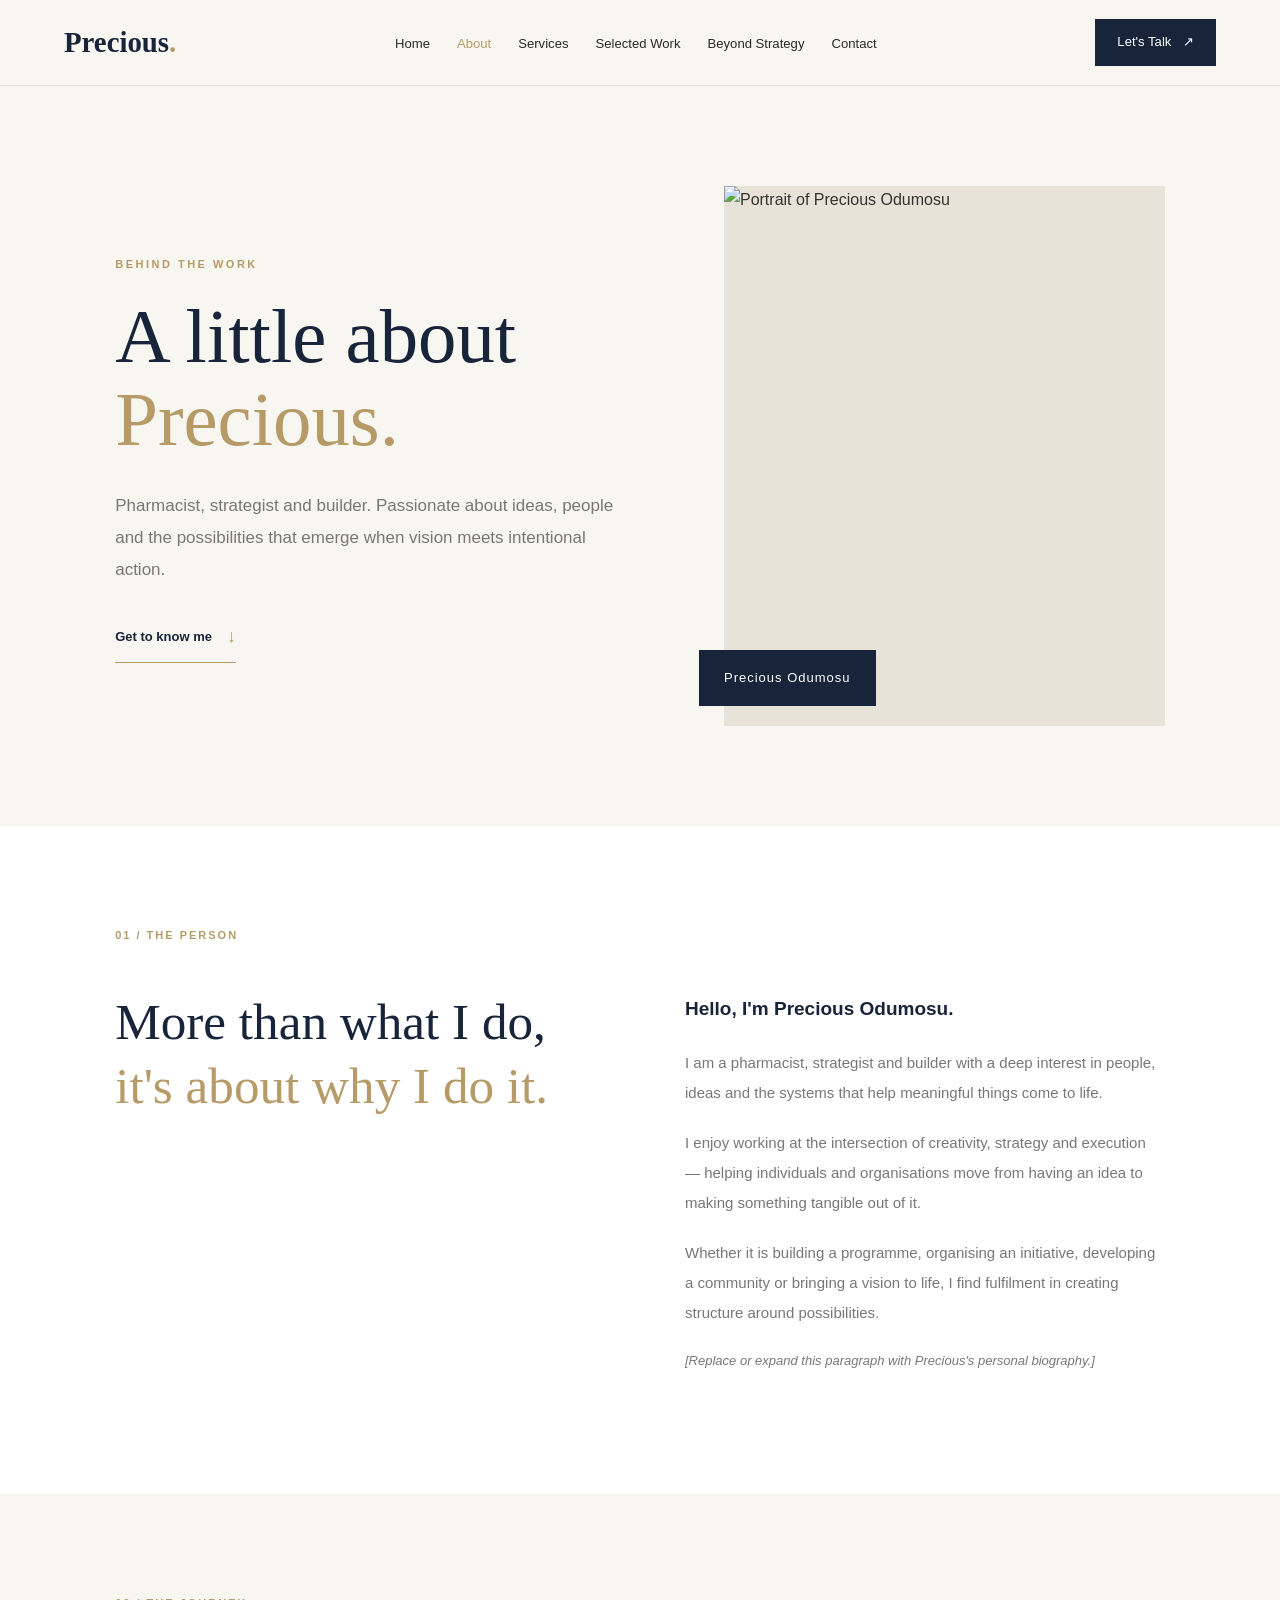
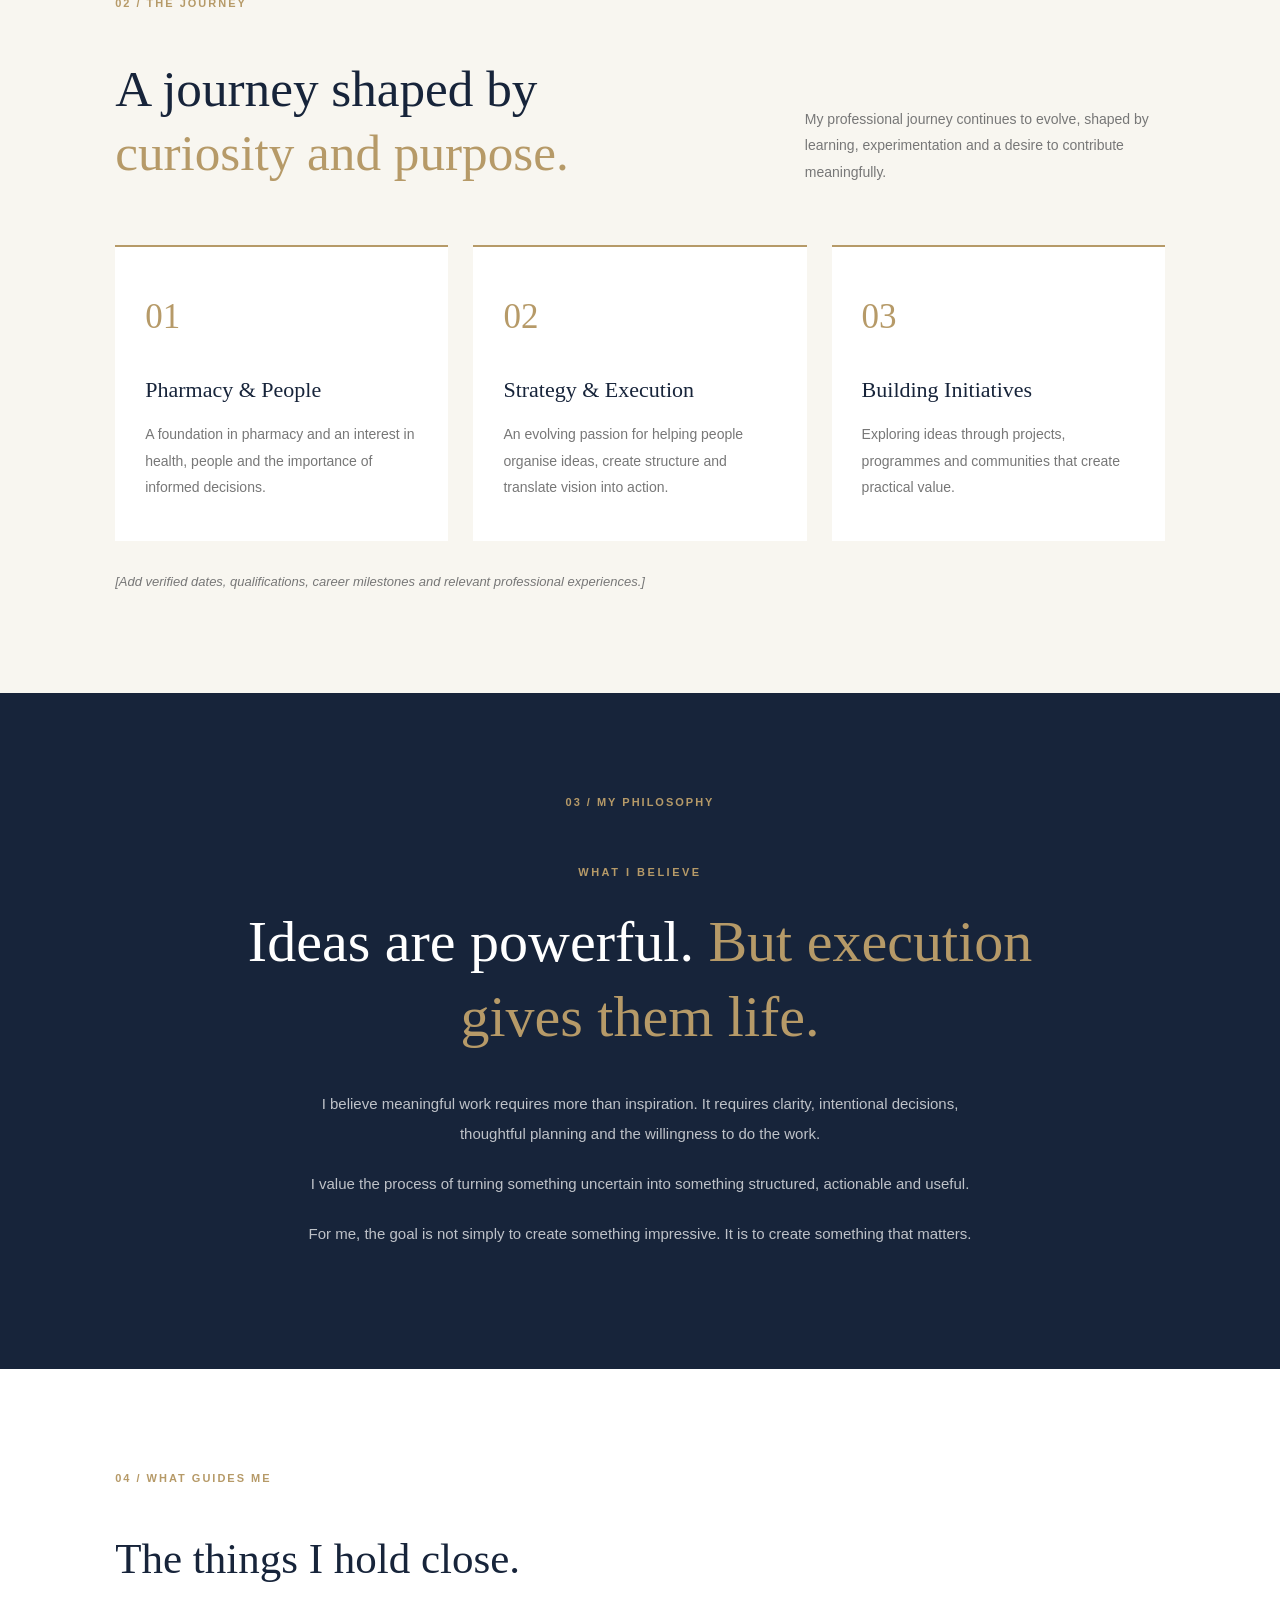
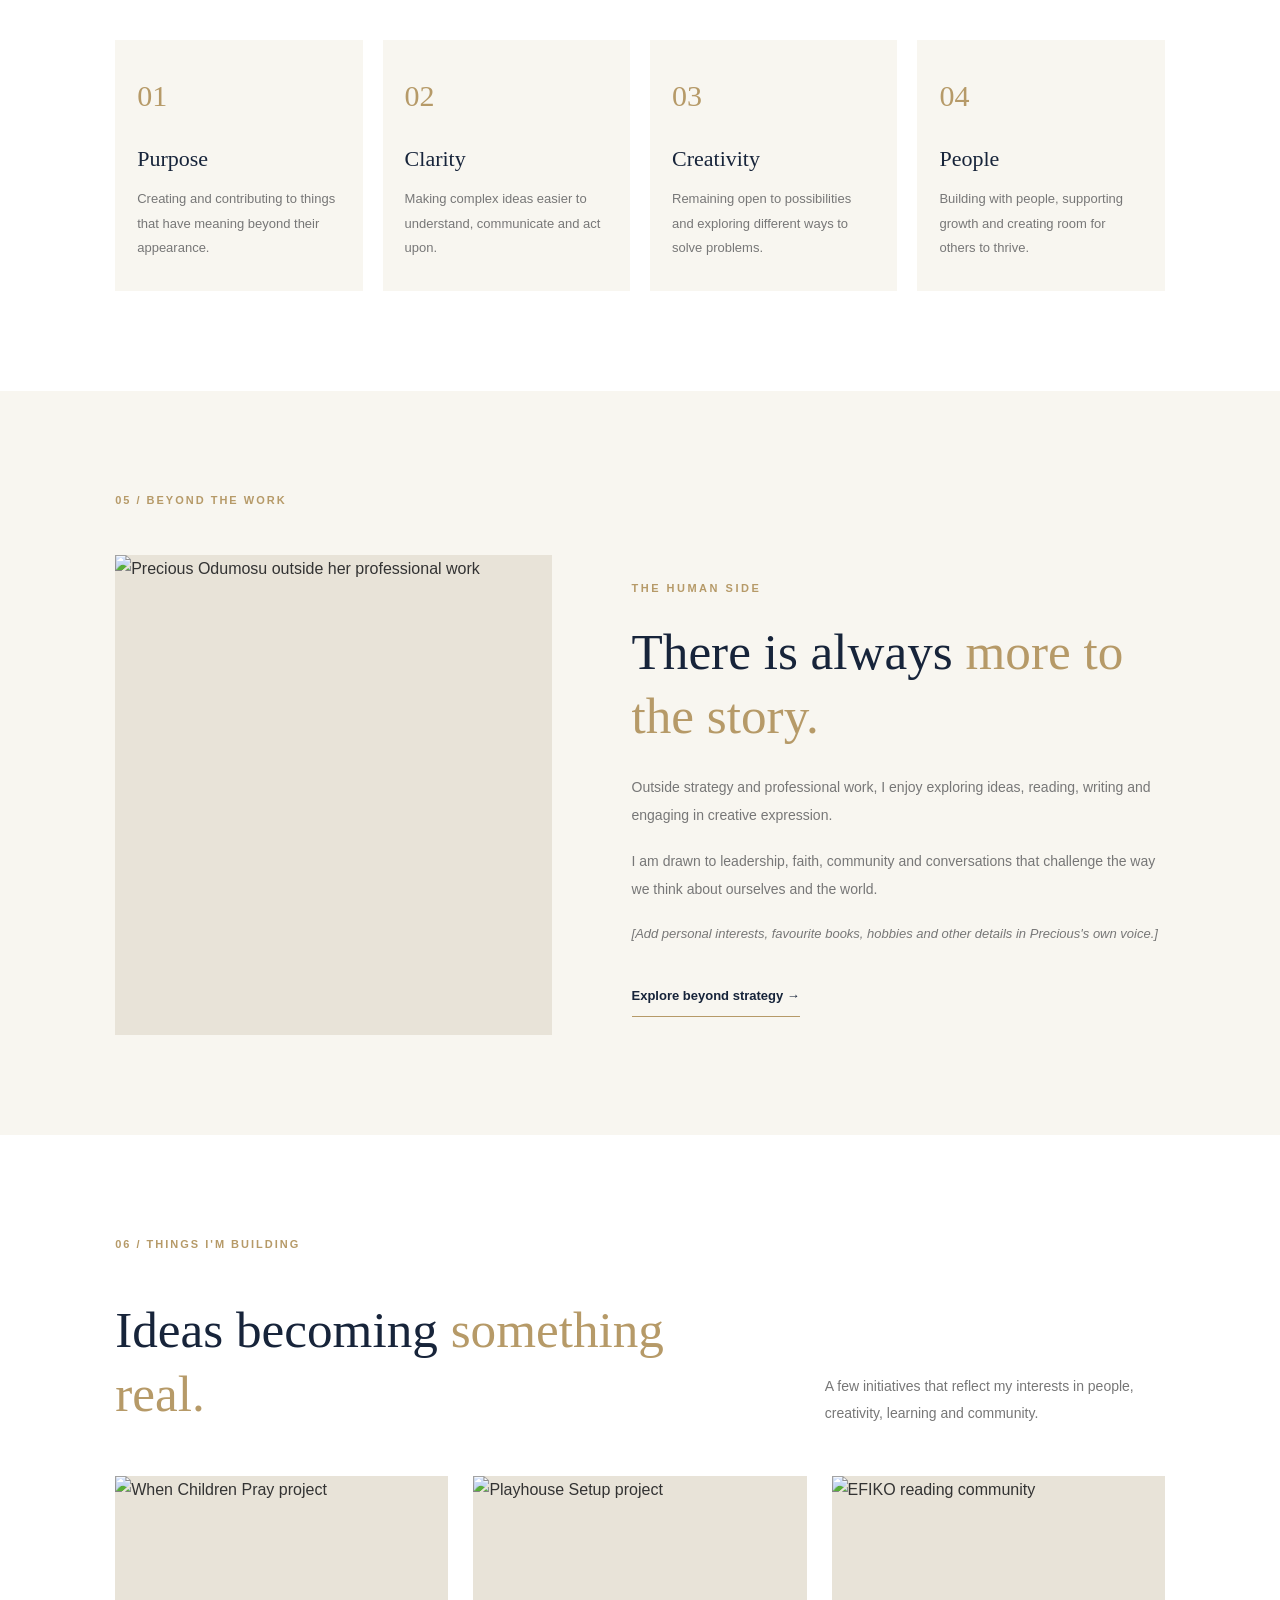
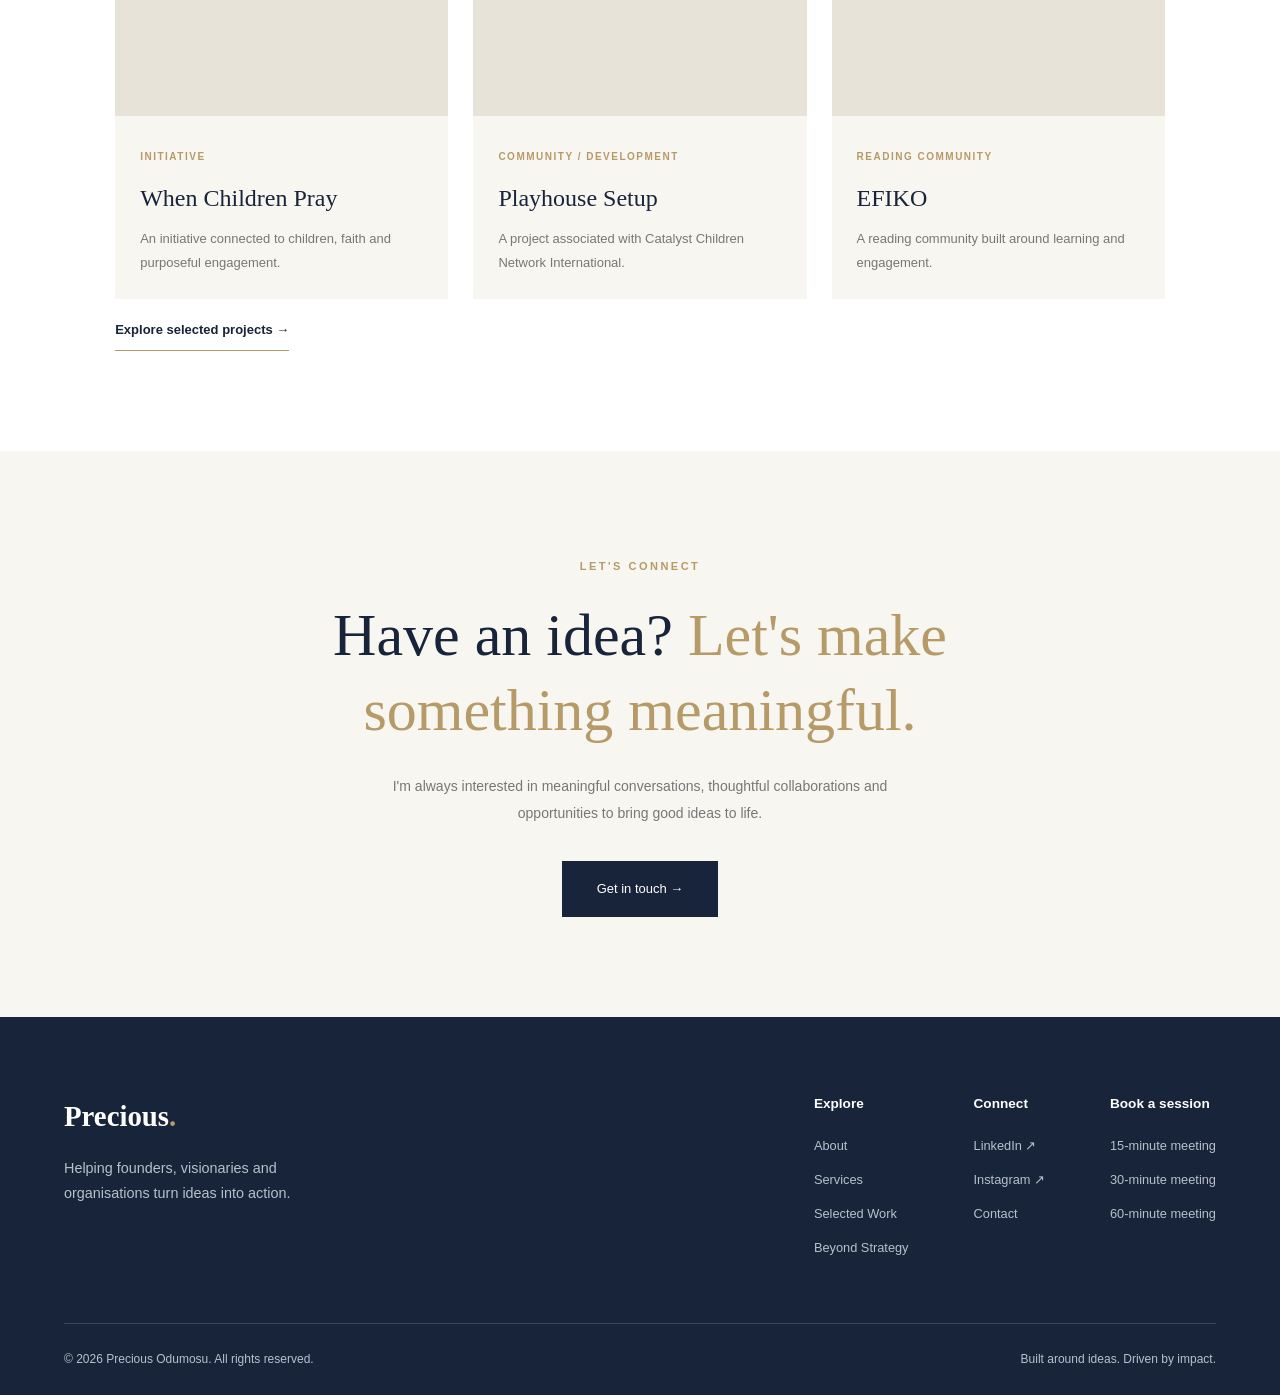
==== about.html @ 17e93044 "Initial website commit" ====
<!DOCTYPE html>
<html lang="en">
<head>
    <meta charset="UTF-8">
    <meta name="viewport" content="width=device-width, initial-scale=1.0">

    <title>About Precious Odumosu | Strategist & Builder</title>
    <meta name="description" content="Get to know Precious Odumosu — Pharmacist, strategist and builder helping people turn ideas into meaningful action.">

    <link rel="stylesheet" href="css/style.css">
    <link rel="stylesheet" href="css/about.css">
</head>

<body>


<!-- NAVIGATION -->

<header class="header">
    <nav class="navbar container">

        <a href="index.html" class="logo">
            Precious<span>.</span>
        </a>

        <button class="menu-toggle" id="menu-toggle"
            aria-label="Open navigation" aria-expanded="false">
            <span></span>
            <span></span>
        </button>

        <ul class="nav-links" id="nav-links">
            <li><a href="index.html">Home</a></li>
            <li><a href="about.html" class="active">About</a></li>
            <li><a href="services.html">Services</a></li>
            <li><a href="portfolio.html">Selected Work</a></li>
            <li><a href="beyond-strategy.html">Beyond Strategy</a></li>
            <li><a href="contact.html">Contact</a></li>
        </ul>

        <a href="https://tidycal.com/sannigrace06/30-minute-meeting"
           target="_blank"
           rel="noopener noreferrer"
           class="nav-cta">
            Let's Talk <span>↗</span>
        </a>

    </nav>
</header>


    <main>

        <!-- ABOUT HERO -->
        <section class="about-hero">
            <div class="about-hero-content">
                <span class="eyebrow">BEHIND THE WORK</span>

                <h1>
                    A little about
                    <span>Precious.</span>
                </h1>

                <p>
                    Pharmacist, strategist and builder.
                    Passionate about ideas, people and the
                    possibilities that emerge when vision
                    meets intentional action.
                </p>

                <a href="#my-story" class="about-scroll">
                    Get to know me <span>↓</span>
                </a>
            </div>

            <div class="about-hero-image">
                <!-- Replace with Precious's portrait -->
                <img src="assets/images/precious-about.jpg"
                     alt="Portrait of Precious Odumosu">

                <div class="image-caption">
                    Precious Odumosu
                </div>
            </div>
        </section>


        <!-- INTRODUCTION -->
        <section class="about-intro section-padding" id="my-story">

            <div class="section-label">01 / THE PERSON</div>

            <div class="intro-grid">

                <div class="intro-heading">
                    <h2>
                        More than what I do,
                        <span>it's about why I do it.</span>
                    </h2>
                </div>

                <div class="intro-text">
                    <p>
                        Hello, I'm Precious Odumosu.
                    </p>

                    <p>
                        I am a pharmacist, strategist and builder
                        with a deep interest in people, ideas and
                        the systems that help meaningful things
                        come to life.
                    </p>

                    <p>
                        I enjoy working at the intersection of
                        creativity, strategy and execution —
                        helping individuals and organisations
                        move from having an idea to making
                        something tangible out of it.
                    </p>

                    <p>
                        Whether it is building a programme,
                        organising an initiative, developing a
                        community or bringing a vision to life,
                        I find fulfilment in creating structure
                        around possibilities.
                    </p>

                    <p class="placeholder-note">
                        [Replace or expand this paragraph with
                        Precious's personal biography.]
                    </p>
                </div>

            </div>
        </section>


        <!-- PROFESSIONAL JOURNEY -->
        <section class="journey-section section-padding">

            <div class="section-label">02 / THE JOURNEY</div>

            <div class="journey-header">
                <h2>
                    A journey shaped by
                    <span>curiosity and purpose.</span>
                </h2>

                <p>
                    My professional journey continues to evolve,
                    shaped by learning, experimentation and
                    a desire to contribute meaningfully.
                </p>
            </div>

            <div class="journey-grid">

                <article class="journey-card">
                    <span class="journey-number">01</span>
                    <h3>Pharmacy & People</h3>
                    <p>
                        A foundation in pharmacy and an interest
                        in health, people and the importance of
                        informed decisions.
                    </p>
                </article>

                <article class="journey-card">
                    <span class="journey-number">02</span>
                    <h3>Strategy & Execution</h3>
                    <p>
                        An evolving passion for helping people
                        organise ideas, create structure and
                        translate vision into action.
                    </p>
                </article>

                <article class="journey-card">
                    <span class="journey-number">03</span>
                    <h3>Building Initiatives</h3>
                    <p>
                        Exploring ideas through projects,
                        programmes and communities that
                        create practical value.
                    </p>
                </article>

            </div>

            <p class="placeholder-note journey-note">
                [Add verified dates, qualifications, career milestones
                and relevant professional experiences.]
            </p>

        </section>


        <!-- PHILOSOPHY -->
        <section class="philosophy-section section-padding">

            <div class="section-label">03 / MY PHILOSOPHY</div>

            <div class="philosophy-content">

                <span class="eyebrow">WHAT I BELIEVE</span>

                <h2>
                    Ideas are powerful.
                    <span>But execution gives them life.</span>
                </h2>

                <p>
                    I believe meaningful work requires more than
                    inspiration. It requires clarity, intentional
                    decisions, thoughtful planning and the
                    willingness to do the work.
                </p>

                <p>
                    I value the process of turning something
                    uncertain into something structured,
                    actionable and useful.
                </p>

                <p>
                    For me, the goal is not simply to create
                    something impressive. It is to create
                    something that matters.
                </p>

            </div>

        </section>


        <!-- VALUES -->
        <section class="values-section section-padding">

            <div class="section-label">04 / WHAT GUIDES ME</div>

            <h2>The things I hold close.</h2>

            <div class="values-grid">

                <article class="value-card">
                    <span>01</span>
                    <h3>Purpose</h3>
                    <p>
                        Creating and contributing to things
                        that have meaning beyond their appearance.
                    </p>
                </article>

                <article class="value-card">
                    <span>02</span>
                    <h3>Clarity</h3>
                    <p>
                        Making complex ideas easier to understand,
                        communicate and act upon.
                    </p>
                </article>

                <article class="value-card">
                    <span>03</span>
                    <h3>Creativity</h3>
                    <p>
                        Remaining open to possibilities and
                        exploring different ways to solve problems.
                    </p>
                </article>

                <article class="value-card">
                    <span>04</span>
                    <h3>People</h3>
                    <p>
                        Building with people, supporting growth
                        and creating room for others to thrive.
                    </p>
                </article>

            </div>

        </section>


        <!-- BEYOND THE PROFESSIONAL -->
        <section class="personal-section section-padding">

            <div class="section-label">05 / BEYOND THE WORK</div>

            <div class="personal-grid">

                <div class="personal-image">
                    <!-- Replace with a lifestyle or candid photograph -->
                    <img src="assets/images/precious-personal.jpg"
                         alt="Precious Odumosu outside her professional work">
                </div>

                <div class="personal-content">

                    <span class="eyebrow">THE HUMAN SIDE</span>

                    <h2>
                        There is always
                        <span>more to the story.</span>
                    </h2>

                    <p>
                        Outside strategy and professional work,
                        I enjoy exploring ideas, reading,
                        writing and engaging in creative expression.
                    </p>

                    <p>
                        I am drawn to leadership, faith, community
                        and conversations that challenge the way
                        we think about ourselves and the world.
                    </p>

                    <p class="placeholder-note">
                        [Add personal interests, favourite books,
                        hobbies and other details in Precious's own voice.]
                    </p>

                    <a href="beyond-strategy.html" class="text-link">
                        Explore beyond strategy →
                    </a>

                </div>

            </div>

        </section>


        <!-- PROJECTS -->
        <section class="about-projects section-padding">

            <div class="section-label">06 / THINGS I'M BUILDING</div>

            <div class="projects-heading">
                <h2>
                    Ideas becoming
                    <span>something real.</span>
                </h2>

                <p>
                    A few initiatives that reflect my interests
                    in people, creativity, learning and community.
                </p>
            </div>

            <div class="about-project-grid">

                <article class="about-project-card">
                    <div class="project-image">
                        <!-- Add project image -->
                        <img src="assets/images/when-children-pray.jpg"
                             alt="When Children Pray project">
                    </div>
                    <div class="project-info">
                        <span>INITIATIVE</span>
                        <h3>When Children Pray</h3>
                        <p>
                            An initiative connected to children,
                            faith and purposeful engagement.
                        </p>
                    </div>
                </article>

                <article class="about-project-card">
                    <div class="project-image">
                        <img src="assets/images/playhouse-setup.jpg"
                             alt="Playhouse Setup project">
                    </div>
                    <div class="project-info">
                        <span>COMMUNITY / DEVELOPMENT</span>
                        <h3>Playhouse Setup</h3>
                        <p>
                            A project associated with Catalyst
                            Children Network International.
                        </p>
                    </div>
                </article>

                <article class="about-project-card">
                    <div class="project-image">
                        <img src="assets/images/efiko.jpg"
                             alt="EFIKO reading community">
                    </div>
                    <div class="project-info">
                        <span>READING COMMUNITY</span>
                        <h3>EFIKO</h3>
                        <p>
                            A reading community built around
                            learning and engagement.
                        </p>
                    </div>
                </article>

            </div>

            <a href="portfolio.html" class="text-link">
                Explore selected projects →
            </a>

        </section>


        <!-- FINAL CTA -->
        <section class="about-cta section-padding">

            <span class="eyebrow">LET'S CONNECT</span>

            <h2>
                Have an idea?
                <span>Let's make something meaningful.</span>
            </h2>

            <p>
                I'm always interested in meaningful conversations,
                thoughtful collaborations and opportunities
                to bring good ideas to life.
            </p>

            <a href="contact.html" class="cta-button">
                Get in touch →
            </a>

        </section>

    </main>


    
<!-- FOOTER -->

<footer class="footer">

    <div class="container">

        <div class="footer-top">

            <div class="footer-brand">

                <a href="index.html" class="logo footer-logo">
                    Precious<span>.</span>
                </a>

                <p>
                    Helping founders, visionaries and organisations
                    turn ideas into action.
                </p>

            </div>

            <div class="footer-links">

                <div>
                    <h4>Explore</h4>
                    <a href="about.html">About</a>
                    <a href="services.html">Services</a>
                    <a href="portfolio.html">Selected Work</a>
                    <a href="beyond-strategy.html">Beyond Strategy</a>
                </div>

                <div>
                    <h4>Connect</h4>

                    <a href="https://www.linkedin.com/in/precious-odumosu-a7358223b/"
                       target="_blank"
                       rel="noopener noreferrer">LinkedIn ↗</a>

                    <a href="https://www.instagram.com/thepreciousodumosu/"
                       target="_blank"
                       rel="noopener noreferrer">Instagram ↗</a>

                    <a href="contact.html">Contact</a>
                </div>

                <div>
                    <h4>Book a session</h4>

                    <a href="https://tidycal.com/sannigrace06/15-minute-meeting"
                       target="_blank"
                       rel="noopener noreferrer">15-minute meeting</a>

                    <a href="https://tidycal.com/sannigrace06/30-minute-meeting"
                       target="_blank"
                       rel="noopener noreferrer">30-minute meeting</a>

                    <a href="https://tidycal.com/sannigrace06/60-minute-meeting"
                       target="_blank"
                       rel="noopener noreferrer">60-minute meeting</a>
                </div>

            </div>

        </div>

        <div class="footer-bottom">

            <p>
                © <span id="current-year"></span> Precious Odumosu.
                All rights reserved.
            </p>

            <p>Built around ideas. Driven by impact.</p>

        </div>

    </div>

</footer>



    <script src="js/main.js"></script>

</body>
</html>
---- css/style.css ----
/* =========================================
   GLOBAL VARIABLES
========================================= */

:root {
    --navy: #17243A;
    --navy-light: #253750;
    --cream: #F8F6F0;
    --white: #FFFFFF;
    --charcoal: #292929;
    --muted: #777777;
    --gold: #B69A68;
    --border: #E6E2D9;

    --heading-font: 'Playfair Display', serif;
    --body-font: 'DM Sans', sans-serif;

    --container: 1200px;
}


/* =========================================
   RESET
========================================= */

* {
    margin: 0;
    padding: 0;
    box-sizing: border-box;
}

html {
    scroll-behavior: smooth;
    scroll-padding-top: 90px;
}

body {
    font-family: var(--body-font);
    background: var(--cream);
    color: var(--charcoal);
    line-height: 1.7;
    overflow-x: hidden;
}

img {
    display: block;
    max-width: 100%;
    width: 100%;
}

a {
    text-decoration: none;
    color: inherit;
}

button {
    font: inherit;
}

ul {
    list-style: none;
}

.container {
    width: min(90%, var(--container));
    margin: 0 auto;
}

.section-padding {
    padding: 110px 0;
}


/* =========================================
   TYPOGRAPHY
========================================= */

h1, h2, h3 {
    font-family: var(--heading-font);
    font-weight: 500;
    line-height: 1.2;
}

h1 {
    font-size: clamp(3rem, 6vw, 5.5rem);
}

h2 {
    font-size: clamp(2.3rem, 4vw, 3.8rem);
}

p {
    font-size: 0.96rem;
    color: var(--muted);
}


/* =========================================
   HEADER & NAVIGATION
========================================= */

.header {
    background: var(--cream);
    border-bottom: 1px solid var(--border);
    position: sticky;
    top: 0;
    z-index: 1000;
}

.navbar {
    min-height: 85px;
    display: flex;
    align-items: center;
    justify-content: space-between;
    gap: 30px;
}

.logo {
    font-family: var(--heading-font);
    font-size: 1.8rem;
    font-weight: 600;
    color: var(--navy);
    white-space: nowrap;
}

.logo span {
    color: var(--gold);
}

.nav-links {
    display: flex;
    align-items: center;
    gap: 27px;
}

.nav-links a {
    font-size: 0.82rem;
    font-weight: 500;
    color: var(--charcoal);
    transition: color 0.3s ease;
}

.nav-links a:hover,
.nav-links a.active {
    color: var(--gold);
}

.nav-cta {
    background: var(--navy);
    color: var(--white);
    padding: 12px 22px;
    font-size: 0.82rem;
    transition: 0.3s ease;
    white-space: nowrap;
}

.nav-cta:hover {
    background: var(--gold);
}

.nav-cta span {
    margin-left: 8px;
}


/* MOBILE MENU BUTTON */

.menu-toggle {
    display: none;
    width: 35px;
    height: 35px;
    background: none;
    border: none;
    cursor: pointer;
    flex-direction: column;
    justify-content: center;
    gap: 7px;
}

.menu-toggle span {
    display: block;
    width: 25px;
    height: 2px;
    background: var(--navy);
    transition: 0.3s;
}


/* =========================================
   BUTTONS
========================================= */

.btn {
    display: inline-flex;
    align-items: center;
    justify-content: center;
    gap: 10px;
    padding: 15px 25px;
    font-size: 0.85rem;
    font-weight: 600;
    transition: all 0.3s ease;
}

.btn-primary {
    background: var(--navy);
    color: var(--white);
    border: 1px solid var(--navy);
}

.btn-primary:hover {
    background: var(--gold);
    border-color: var(--gold);
}

.btn-outline {
    border: 1px solid var(--navy);
    color: var(--navy);
    background: transparent;
}

.btn-outline:hover {
    background: var(--navy);
    color: var(--white);
}

.text-link {
    display: inline-block;
    color: var(--navy);
    font-weight: 600;
    font-size: 0.85rem;
    border-bottom: 1px solid var(--gold);
    padding-bottom: 5px;
    transition: 0.3s;
}

.text-link span {
    margin-left: 5px;
}

.text-link:hover {
    color: var(--gold);
}


/* =========================================
   EYEBROW LABELS
========================================= */

.eyebrow {
    display: inline-block;
    font-size: 0.7rem;
    font-weight: 700;
    letter-spacing: 2px;
    color: var(--gold);
    margin-bottom: 22px;
}


/* =========================================
   FOOTER
========================================= */

.footer {
    background: var(--navy);
    color: var(--white);
    padding: 75px 0 25px;
}

.footer-top {
    display: flex;
    justify-content: space-between;
    gap: 60px;
    padding-bottom: 65px;
}

.footer-logo {
    color: var(--white);
}

.footer-brand {
    max-width: 280px;
}

.footer-brand p {
    color: #B8C0CB;
    margin-top: 15px;
    font-size: 0.9rem;
}

.footer-links {
    display: flex;
    gap: 65px;
}

.footer-links div {
    display: flex;
    flex-direction: column;
    gap: 12px;
}

.footer-links h4 {
    font-size: 0.85rem;
    margin-bottom: 8px;
}

.footer-links a {
    font-size: 0.8rem;
    color: #B8C0CB;
    transition: 0.3s;
}

.footer-links a:hover {
    color: var(--gold);
}

.footer-bottom {
    border-top: 1px solid #39465B;
    padding-top: 25px;
    display: flex;
    justify-content: space-between;
    gap: 20px;
}

.footer-bottom p {
    font-size: 0.75rem;
    color: #B8C0CB;
}


/* =========================================
   RESPONSIVE NAVIGATION & GLOBAL STYLES
========================================= */

@media (max-width: 1000px) {

    .nav-links {
        gap: 15px;
    }

    .nav-links a {
        font-size: 0.75rem;
    }

    .navbar {
        gap: 15px;
    }

    .footer-links {
        gap: 35px;
    }
}


@media (max-width: 850px) {

    .section-padding {
        padding: 80px 0;
    }

    .navbar {
        min-height: 75px;
    }

    .menu-toggle {
        display: flex;
        margin-left: auto;
    }

    .nav-cta {
        display: none;
    }

    .nav-links {
        position: absolute;
        top: 75px;
        left: 0;
        width: 100%;
        background: var(--cream);
        border-bottom: 1px solid var(--border);
        padding: 25px 5% 30px;
        display: flex;
        flex-direction: column;
        align-items: flex-start;
        gap: 20px;

        opacity: 0;
        visibility: hidden;
        transform: translateY(-10px);
        transition: 0.3s ease;
    }

    .nav-links.active {
        opacity: 1;
        visibility: visible;
        transform: translateY(0);
    }

    .nav-links a {
        font-size: 0.95rem;
    }

    .footer-top {
        flex-direction: column;
    }

    .footer-links {
        flex-wrap: wrap;
    }
}


@media (max-width: 550px) {

    .container {
        width: 90%;
    }

    .section-padding {
        padding: 65px 0;
    }

    .logo {
        font-size: 1.6rem;
    }

    .footer-links {
        display: grid;
        grid-template-columns: repeat(2, 1fr);
        gap: 35px 20px;
    }

    .footer-bottom {
        flex-direction: column;
    }

    .btn {
        width: 100%;
    }
}

.menu-toggle.open span:first-child {
    transform: translateY(4.5px) rotate(45deg);
}

.menu-toggle.open span:last-child {
    transform: translateY(-4.5px) rotate(-45deg);
}
---- css/about.css ----
/* =========================================
   ABOUT PAGE
========================================= */

:root {
    --about-cream: #F8F6F0;
    --about-navy: #17243A;
    --about-gold: #B69A68;
    --about-charcoal: #333333;
    --about-muted: #777777;
    --about-white: #FFFFFF;
}

body {
    background: var(--about-cream);
    color: var(--about-charcoal);
}

.about-page,
main {
    overflow: hidden;
}

.section-padding {
    padding: 100px 9%;
}

.eyebrow {
    display: inline-block;
    font-size: 11px;
    font-weight: 700;
    letter-spacing: 2.5px;
    color: var(--about-gold);
    margin-bottom: 22px;
}

.section-label {
    font-size: 11px;
    font-weight: 700;
    letter-spacing: 2px;
    color: var(--about-gold);
    margin-bottom: 45px;
}

.placeholder-note {
    font-size: 13px !important;
    color: var(--about-muted) !important;
    font-style: italic;
}


/* =========================================
   HERO
========================================= */

.about-hero {
    min-height: 650px;
    padding: 100px 9%;
    display: grid;
    grid-template-columns: 1.1fr 0.9fr;
    align-items: center;
    gap: 70px;
    background: var(--about-cream);
}

.about-hero-content h1 {
    font-family: Georgia, serif;
    font-size: clamp(48px, 6vw, 78px);
    line-height: 1.08;
    color: var(--about-navy);
    margin-bottom: 28px;
    font-weight: 400;
}

.about-hero-content h1 span,
.about-hero-content p span {
    color: var(--about-gold);
}

.about-hero-content p {
    max-width: 510px;
    font-size: 17px;
    line-height: 1.9;
    color: var(--about-muted);
    margin-bottom: 35px;
}

.about-scroll {
    display: inline-flex;
    gap: 15px;
    align-items: center;
    color: var(--about-navy);
    text-decoration: none;
    font-size: 13px;
    font-weight: 600;
    border-bottom: 1px solid var(--about-gold);
    padding-bottom: 10px;
}

.about-scroll span {
    color: var(--about-gold);
    font-size: 18px;
}

.about-hero-image {
    position: relative;
    max-width: 470px;
    width: 100%;
    margin-left: auto;
}

.about-hero-image img {
    width: 100%;
    height: 540px;
    object-fit: cover;
    display: block;
    background: #e8e3d8;
}

.image-caption {
    position: absolute;
    bottom: 20px;
    left: -25px;
    background: var(--about-navy);
    color: white;
    padding: 17px 25px;
    font-size: 13px;
    letter-spacing: 1px;
}


/* =========================================
   INTRODUCTION
========================================= */

.about-intro {
    background: var(--about-white);
}

.intro-grid {
    display: grid;
    grid-template-columns: 1fr 1fr;
    gap: 90px;
}

.intro-heading h2,
.journey-header h2,
.projects-heading h2 {
    font-family: Georgia, serif;
    font-size: clamp(35px, 4vw, 52px);
    line-height: 1.25;
    font-weight: 400;
    color: var(--about-navy);
}

.intro-heading h2 span,
.journey-header h2 span,
.projects-heading h2 span {
    color: var(--about-gold);
}

.intro-text p {
    font-size: 15px;
    line-height: 2;
    color: var(--about-muted);
    margin-bottom: 20px;
}

.intro-text p:first-child {
    font-size: 19px;
    color: var(--about-navy);
    font-weight: 600;
}


/* =========================================
   JOURNEY
========================================= */

.journey-section {
    background: var(--about-cream);
}

.journey-header {
    display: flex;
    justify-content: space-between;
    align-items: flex-end;
    gap: 60px;
    margin-bottom: 60px;
}

.journey-header h2 {
    max-width: 550px;
}

.journey-header p {
    max-width: 360px;
    color: var(--about-muted);
    font-size: 14px;
    line-height: 1.9;
}

.journey-grid {
    display: grid;
    grid-template-columns: repeat(3, 1fr);
    gap: 25px;
}

.journey-card {
    padding: 40px 30px;
    background: var(--about-white);
    border-top: 2px solid var(--about-gold);
    transition: transform 0.3s ease;
}

.journey-card:hover {
    transform: translateY(-7px);
}

.journey-number {
    display: block;
    font-family: Georgia, serif;
    font-size: 35px;
    color: var(--about-gold);
    margin-bottom: 30px;
}

.journey-card h3 {
    color: var(--about-navy);
    font-family: Georgia, serif;
    font-size: 22px;
    font-weight: 400;
    margin-bottom: 18px;
}

.journey-card p {
    font-size: 14px;
    line-height: 1.9;
    color: var(--about-muted);
}

.journey-note {
    margin-top: 30px;
}


/* =========================================
   PHILOSOPHY
========================================= */

.philosophy-section {
    background: var(--about-navy);
    color: white;
    text-align: center;
}

.philosophy-content {
    max-width: 850px;
    margin: auto;
}

.philosophy-content h2 {
    font-family: Georgia, serif;
    font-weight: 400;
    font-size: clamp(36px, 5vw, 58px);
    line-height: 1.3;
    margin-bottom: 35px;
}

.philosophy-content h2 span {
    color: var(--about-gold);
}

.philosophy-content p {
    max-width: 680px;
    margin: 0 auto 20px;
    color: rgba(255,255,255,0.72);
    font-size: 15px;
    line-height: 2;
}


/* =========================================
   VALUES
========================================= */

.values-section {
    background: var(--about-white);
}

.values-section > h2 {
    font-family: Georgia, serif;
    font-size: 43px;
    font-weight: 400;
    color: var(--about-navy);
    margin-bottom: 55px;
}

.values-grid {
    display: grid;
    grid-template-columns: repeat(4, 1fr);
    gap: 20px;
}

.value-card {
    padding: 30px 22px;
    background: var(--about-cream);
}

.value-card span {
    display: block;
    font-family: Georgia, serif;
    font-size: 30px;
    color: var(--about-gold);
    margin-bottom: 25px;
}

.value-card h3 {
    font-family: Georgia, serif;
    font-size: 22px;
    font-weight: 400;
    color: var(--about-navy);
    margin-bottom: 15px;
}

.value-card p {
    color: var(--about-muted);
    font-size: 13px;
    line-height: 1.9;
}


/* =========================================
   PERSONAL SIDE
========================================= */

.personal-section {
    background: var(--about-cream);
}

.personal-grid {
    display: grid;
    grid-template-columns: 0.9fr 1.1fr;
    align-items: center;
    gap: 80px;
}

.personal-image img {
    width: 100%;
    height: 480px;
    object-fit: cover;
    display: block;
    background: #e8e3d8;
}

.personal-content h2 {
    font-family: Georgia, serif;
    font-size: clamp(38px, 4vw, 52px);
    line-height: 1.25;
    font-weight: 400;
    color: var(--about-navy);
    margin-bottom: 25px;
}

.personal-content h2 span {
    color: var(--about-gold);
}

.personal-content p {
    color: var(--about-muted);
    font-size: 14px;
    line-height: 2;
    margin-bottom: 18px;
}

.text-link {
    display: inline-block;
    margin-top: 20px;
    color: var(--about-navy);
    font-size: 13px;
    font-weight: 600;
    text-decoration: none;
    border-bottom: 1px solid var(--about-gold);
    padding-bottom: 9px;
}


/* =========================================
   PROJECTS
========================================= */

.about-projects {
    background: var(--about-white);
}

.projects-heading {
    display: flex;
    align-items: flex-end;
    justify-content: space-between;
    gap: 50px;
    margin-bottom: 50px;
}

.projects-heading h2 {
    max-width: 550px;
}

.projects-heading p {
    max-width: 340px;
    font-size: 14px;
    line-height: 1.9;
    color: var(--about-muted);
}

.about-project-grid {
    display: grid;
    grid-template-columns: repeat(3, 1fr);
    gap: 25px;
}

.about-project-card {
    background: var(--about-cream);
}

.project-image img {
    width: 100%;
    height: 240px;
    object-fit: cover;
    display: block;
    background: #e8e3d8;
}

.project-info {
    padding: 25px;
}

.project-info > span {
    color: var(--about-gold);
    font-size: 10px;
    font-weight: 700;
    letter-spacing: 1.5px;
}

.project-info h3 {
    font-family: Georgia, serif;
    font-size: 24px;
    font-weight: 400;
    color: var(--about-navy);
    margin: 15px 0;
}

.project-info p {
    font-size: 13px;
    line-height: 1.8;
    color: var(--about-muted);
}


/* =========================================
   FINAL CTA
========================================= */

.about-cta {
    background: var(--about-cream);
    text-align: center;
}

.about-cta h2 {
    max-width: 750px;
    margin: 0 auto 25px;
    font-family: Georgia, serif;
    font-size: clamp(38px, 5vw, 60px);
    font-weight: 400;
    line-height: 1.25;
    color: var(--about-navy);
}

.about-cta h2 span {
    color: var(--about-gold);
}

.about-cta p {
    max-width: 560px;
    margin: 0 auto 35px;
    color: var(--about-muted);
    font-size: 14px;
    line-height: 1.9;
}

.cta-button {
    display: inline-block;
    background: var(--about-navy);
    color: white;
    padding: 17px 35px;
    text-decoration: none;
    font-size: 13px;
    transition: background 0.3s ease;
}

.cta-button:hover {
    background: var(--about-gold);
}


/* =========================================
   RESPONSIVE DESIGN
========================================= */

@media (max-width: 1000px) {

    .about-hero {
        gap: 40px;
    }

    .intro-grid,
    .personal-grid {
        gap: 45px;
    }

    .values-grid {
        grid-template-columns: repeat(2, 1fr);
    }

}

@media (max-width: 768px) {

    .section-padding {
        padding: 75px 7%;
    }

    .about-hero {
        grid-template-columns: 1fr;
        padding: 80px 7%;
        gap: 45px;
    }

    .about-hero-image {
        margin: 0 auto;
        max-width: 100%;
    }

    .about-hero-image img {
        height: 420px;
    }

    .image-caption {
        left: 0;
    }

    .intro-grid,
    .personal-grid {
        grid-template-columns: 1fr;
        gap: 35px;
    }

    .journey-header,
    .projects-heading {
        flex-direction: column;
        align-items: flex-start;
        gap: 20px;
    }

    .journey-grid,
    .about-project-grid {
        grid-template-columns: 1fr;
    }

    .journey-card {
        padding: 30px;
    }

    .personal-image img {
        height: 380px;
    }

    .project-image img {
        height: 280px;
    }

}

@media (max-width: 480px) {

    .about-hero-content h1 {
        font-size: 47px;
    }

    .values-grid {
        grid-template-columns: 1fr;
    }

    .values-section > h2 {
        font-size: 35px;
    }

    .about-hero-image img {
        height: 350px;
    }

    .personal-image img {
        height: 320px;
    }

}
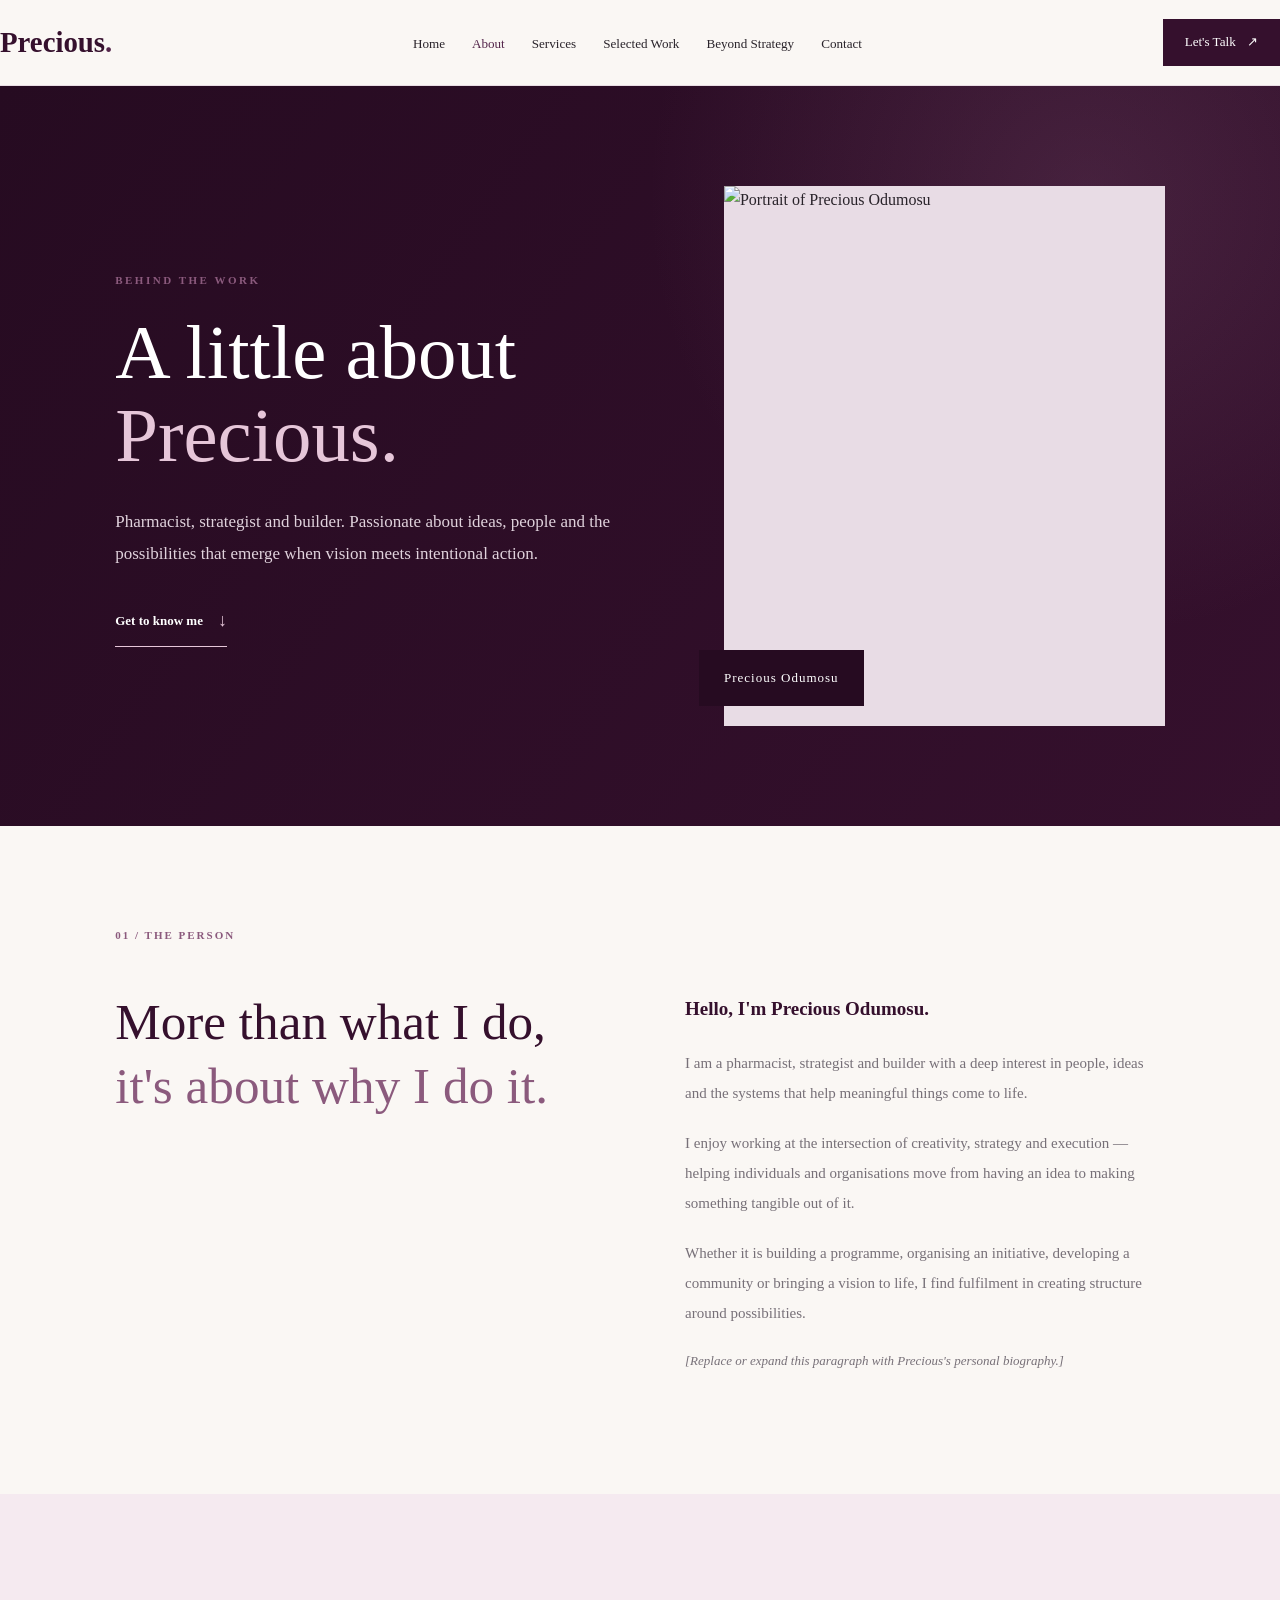
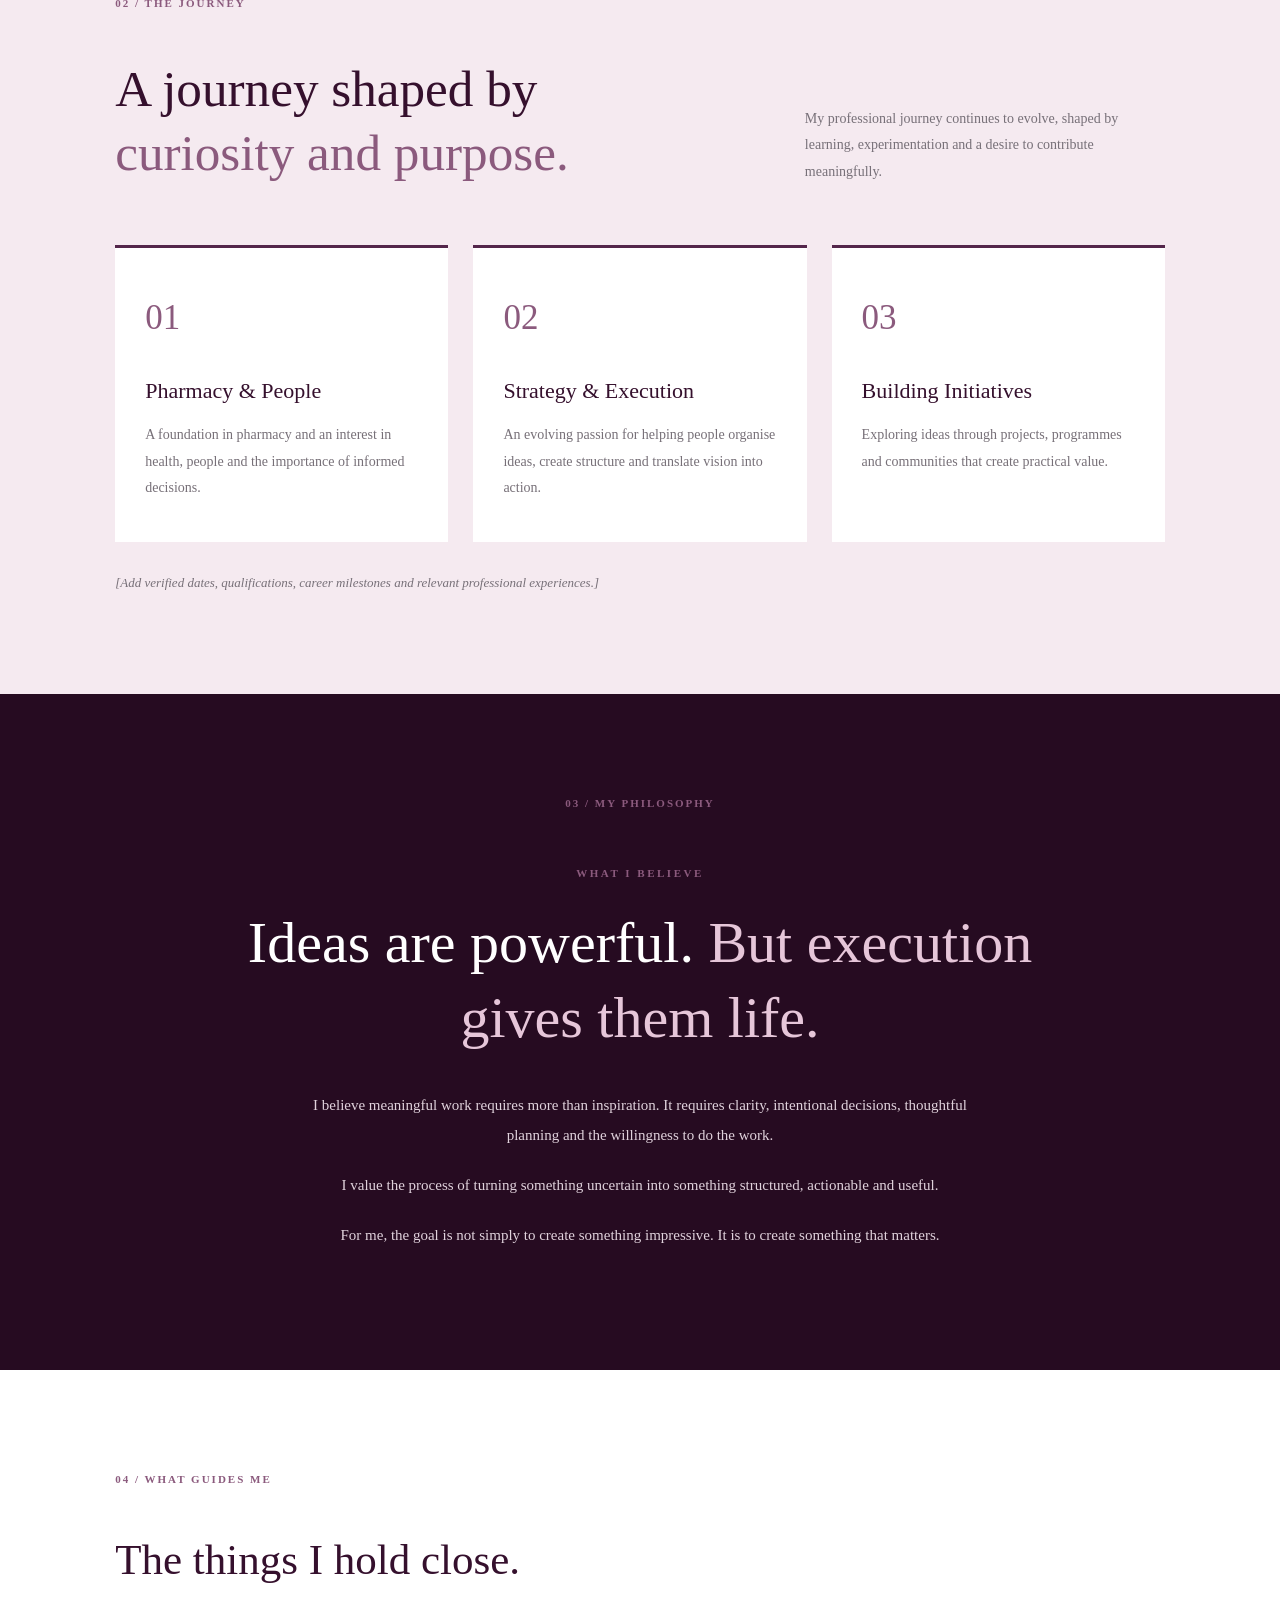
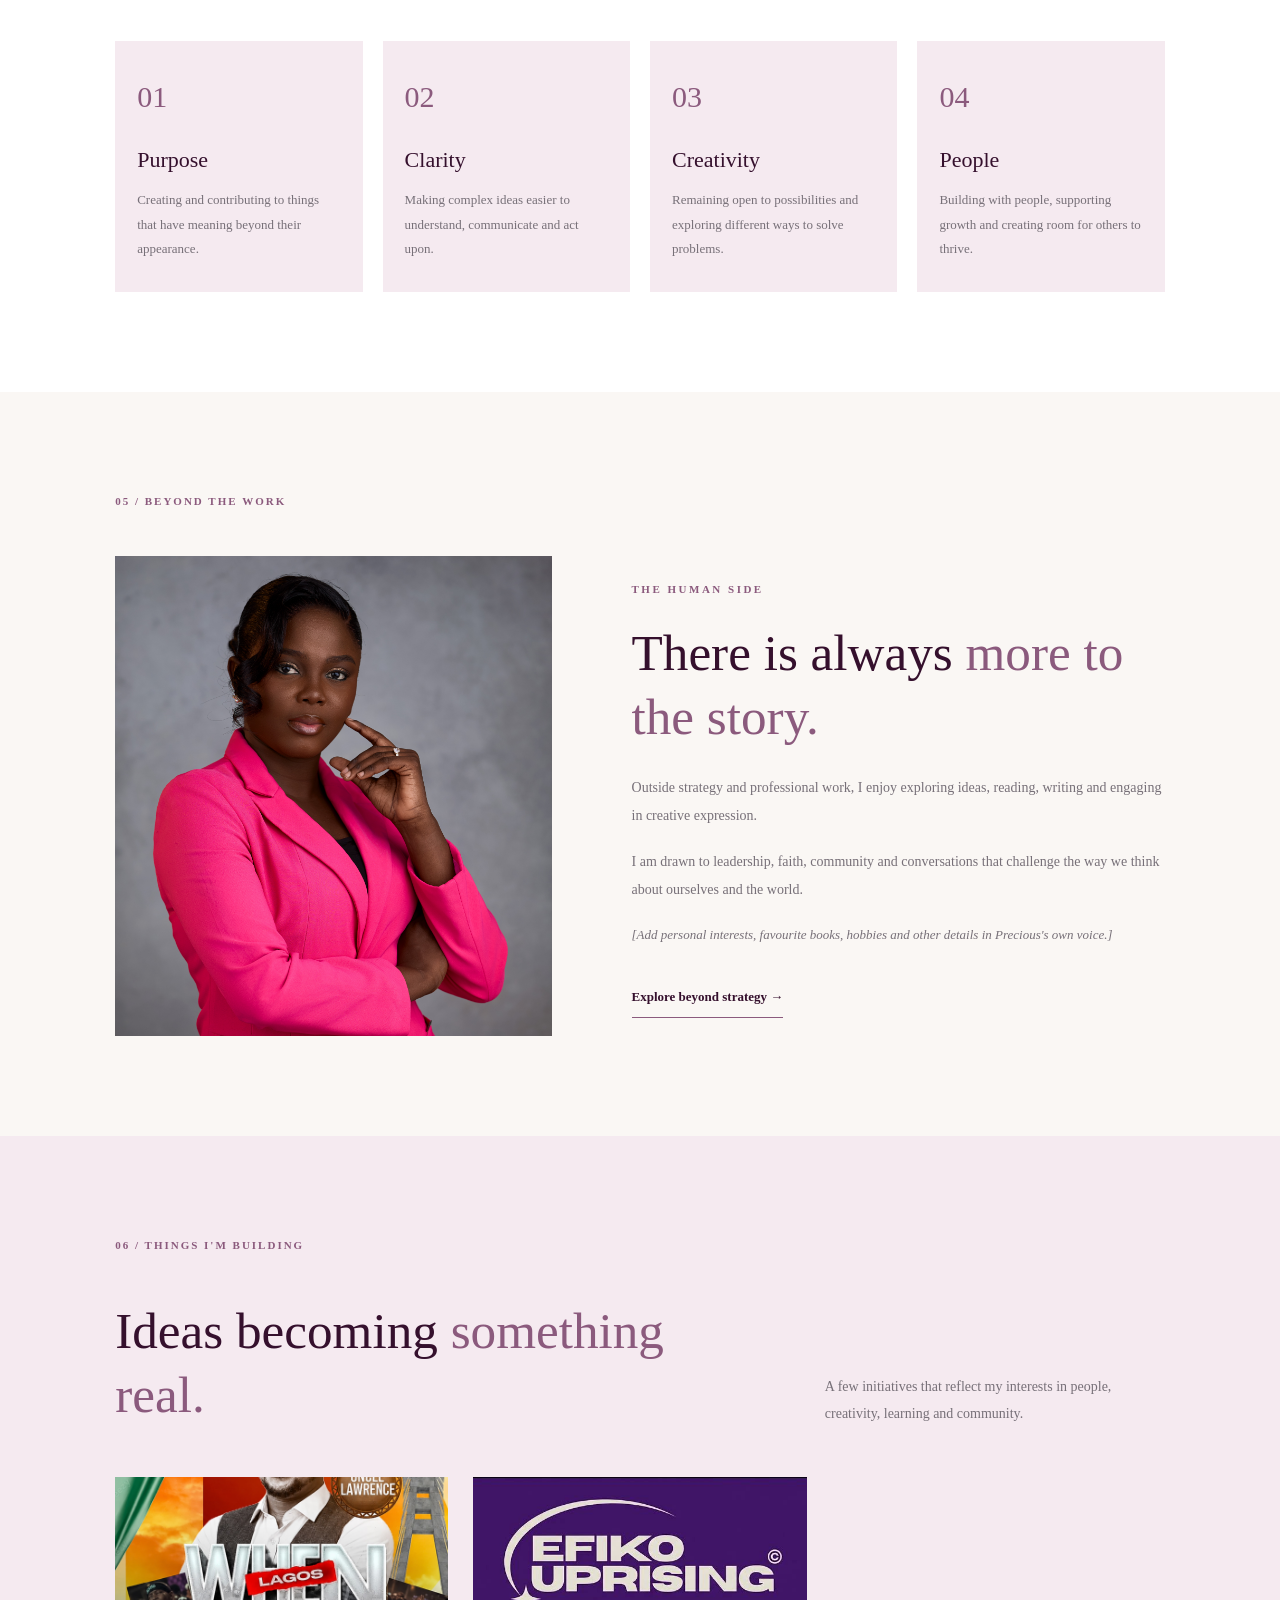
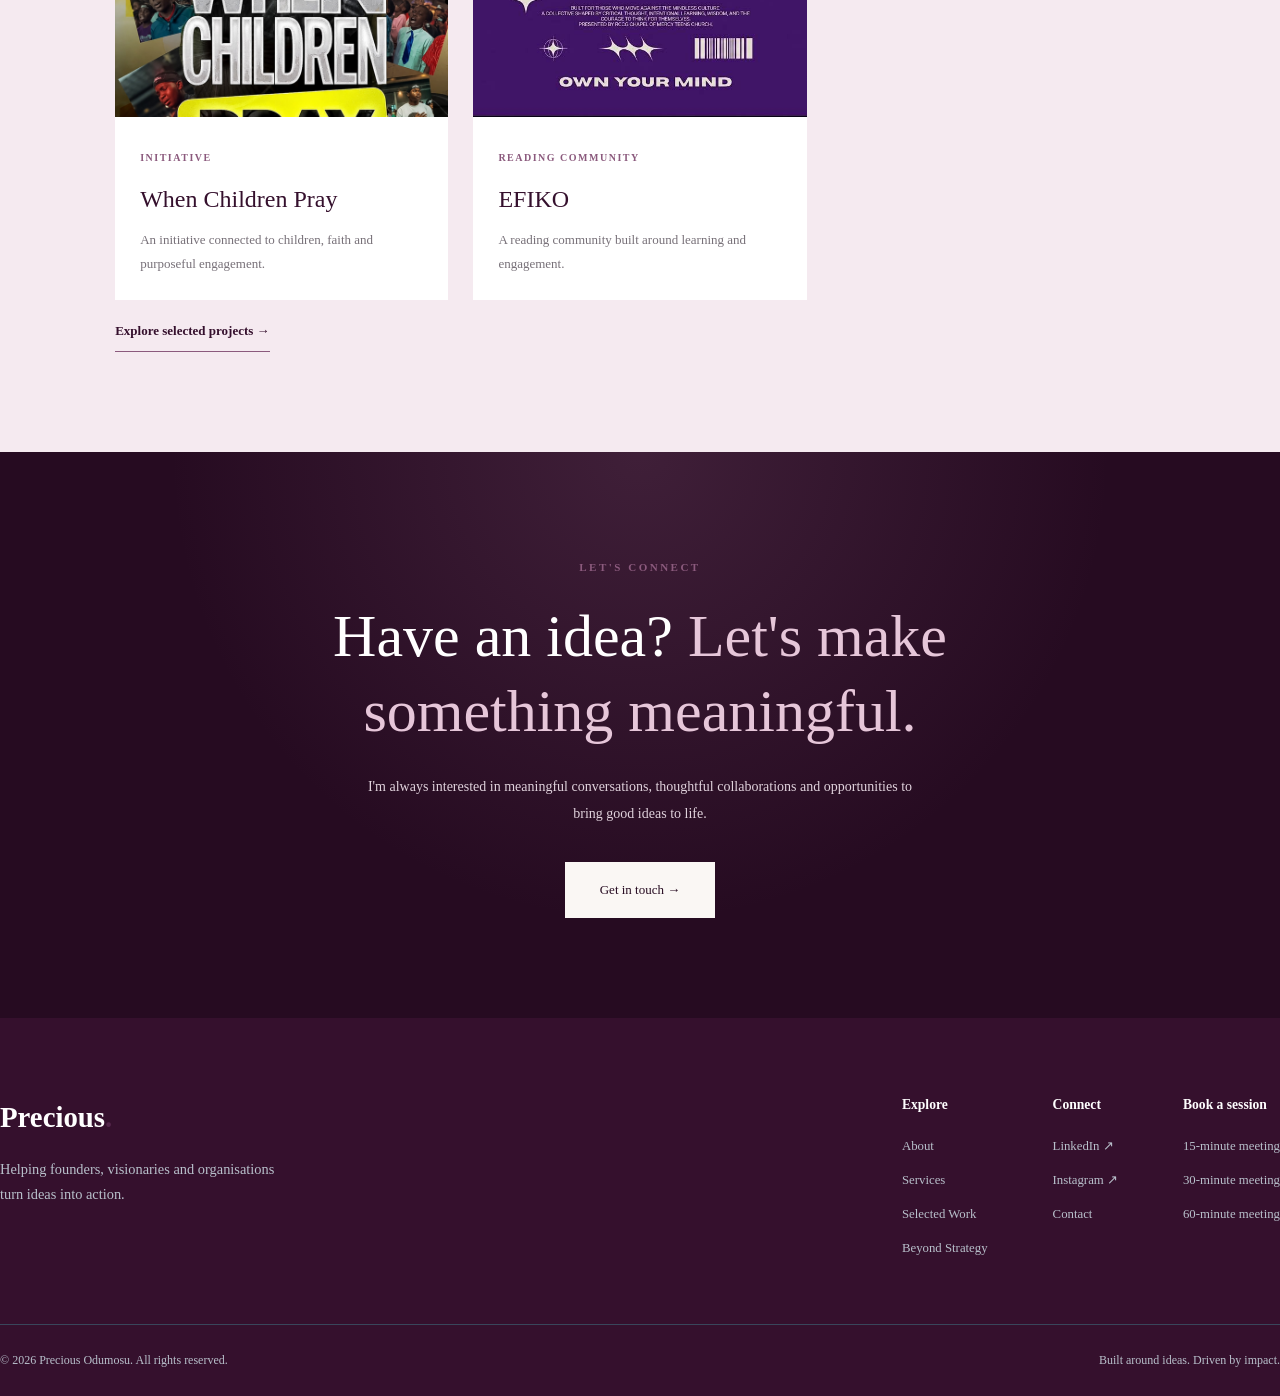
==== commit 4c8af0b1: "Update homepage hero image and plum styling" ====
--- a/about.html
+++ b/about.html
@@ -295,7 +295,7 @@
 
                 <div class="personal-image">
                     <!-- Replace with a lifestyle or candid photograph -->
-                    <img src="assets/images/precious-personal.jpg"
+                    <img src="assets/images/precious-about.JPG"
                          alt="Precious Odumosu outside her professional work">
                 </div>
 
@@ -358,7 +358,7 @@
                 <article class="about-project-card">
                     <div class="project-image">
                         <!-- Add project image -->
-                        <img src="assets/images/when-children-pray.jpg"
+                        <img src="assets/images/WCP.jpg"
                              alt="When Children Pray project">
                     </div>
                     <div class="project-info">
@@ -367,21 +367,6 @@
                         <p>
                             An initiative connected to children,
                             faith and purposeful engagement.
-                        </p>
-                    </div>
-                </article>
-
-                <article class="about-project-card">
-                    <div class="project-image">
-                        <img src="assets/images/playhouse-setup.jpg"
-                             alt="Playhouse Setup project">
-                    </div>
-                    <div class="project-info">
-                        <span>COMMUNITY / DEVELOPMENT</span>
-                        <h3>Playhouse Setup</h3>
-                        <p>
-                            A project associated with Catalyst
-                            Children Network International.
                         </p>
                     </div>
                 </article>
--- a/css/style.css
+++ b/css/style.css
@@ -3,21 +3,25 @@
    GLOBAL VARIABLES
 ========================================= */
 
+
+
 :root {
-    --navy: #17243A;
-    --navy-light: #253750;
-    --cream: #F8F6F0;
+    --navy: #35102D;
+    --navy-light: #54264B;
+    --cream: #FAF7F4;
     --white: #FFFFFF;
-    --charcoal: #292929;
-    --muted: #777777;
-    --gold: #B69A68;
-    --border: #E6E2D9;
-
-    --heading-font: 'Playfair Display', serif;
-    --body-font: 'DM Sans', sans-serif;
-
-    --container: 1200px;
-}
+    --charcoal: #29232A;
+    --muted: #777078;
+    --gold: #54264B;
+    --border: #E9DDE4;
+
+    --plum-dark: #260B21;
+    --plum-main: #35102D;
+    --plum-light: #54264B;
+    --mauve: #F5EAF0;
+}
+
+
 
 
 /* =========================================
--- a/css/about.css
+++ b/css/about.css
@@ -4,12 +4,17 @@
 ========================================= */
 
 :root {
-    --about-cream: #F8F6F0;
-    --about-navy: #17243A;
-    --about-gold: #B69A68;
-    --about-charcoal: #333333;
-    --about-muted: #777777;
+    --about-cream: #FAF7F4;
+    --about-navy: #35102D;
+    --about-gold: #8B5A7D;
+    --about-charcoal: #29232A;
+    --about-muted: #777078;
     --about-white: #FFFFFF;
+
+    --about-plum-dark: #260B21;
+    --about-plum-light: #54264B;
+    --about-mauve: #F5EAF0;
+    --about-soft-pink: #E6C6D9;
 }
 
 body {
@@ -61,28 +66,30 @@
     grid-template-columns: 1.1fr 0.9fr;
     align-items: center;
     gap: 70px;
-    background: var(--about-cream);
+    background:
+        radial-gradient(circle at 85% 15%, rgba(139, 91, 126, 0.25), transparent 35%),
+        linear-gradient(125deg, var(--about-plum-dark), var(--about-navy));
 }
 
 .about-hero-content h1 {
     font-family: Georgia, serif;
     font-size: clamp(48px, 6vw, 78px);
     line-height: 1.08;
-    color: var(--about-navy);
+    color: var(--about-white);
     margin-bottom: 28px;
     font-weight: 400;
 }
 
 .about-hero-content h1 span,
 .about-hero-content p span {
-    color: var(--about-gold);
+    color: var(--about-soft-pink);
 }
 
 .about-hero-content p {
     max-width: 510px;
     font-size: 17px;
     line-height: 1.9;
-    color: var(--about-muted);
+    color: #E0D2DC;
     margin-bottom: 35px;
 }
 
@@ -90,16 +97,16 @@
     display: inline-flex;
     gap: 15px;
     align-items: center;
-    color: var(--about-navy);
+    color: var(--about-white);
     text-decoration: none;
     font-size: 13px;
     font-weight: 600;
-    border-bottom: 1px solid var(--about-gold);
+    border-bottom: 1px solid var(--about-soft-pink);
     padding-bottom: 10px;
 }
 
 .about-scroll span {
-    color: var(--about-gold);
+    color: var(--about-soft-pink);
     font-size: 18px;
 }
 
@@ -115,14 +122,14 @@
     height: 540px;
     object-fit: cover;
     display: block;
-    background: #e8e3d8;
+    background: #E8DCE5;
 }
 
 .image-caption {
     position: absolute;
     bottom: 20px;
     left: -25px;
-    background: var(--about-navy);
+    background: var(--about-plum-dark);
     color: white;
     padding: 17px 25px;
     font-size: 13px;
@@ -135,7 +142,7 @@
 ========================================= */
 
 .about-intro {
-    background: var(--about-white);
+    background: var(--about-cream);
 }
 
 .intro-grid {
@@ -179,7 +186,7 @@
 ========================================= */
 
 .journey-section {
-    background: var(--about-cream);
+    background: var(--about-mauve);
 }
 
 .journey-header {
@@ -210,7 +217,7 @@
 .journey-card {
     padding: 40px 30px;
     background: var(--about-white);
-    border-top: 2px solid var(--about-gold);
+    border-top: 3px solid var(--about-plum-light);
     transition: transform 0.3s ease;
 }
 
@@ -250,7 +257,7 @@
 ========================================= */
 
 .philosophy-section {
-    background: var(--about-navy);
+    background: var(--about-plum-dark);
     color: white;
     text-align: center;
 }
@@ -269,13 +276,13 @@
 }
 
 .philosophy-content h2 span {
-    color: var(--about-gold);
+    color: var(--about-soft-pink);
 }
 
 .philosophy-content p {
     max-width: 680px;
     margin: 0 auto 20px;
-    color: rgba(255,255,255,0.72);
+    color: #E0D2DC;
     font-size: 15px;
     line-height: 2;
 }
@@ -305,7 +312,7 @@
 
 .value-card {
     padding: 30px 22px;
-    background: var(--about-cream);
+    background: var(--about-mauve);
 }
 
 .value-card span {
@@ -351,7 +358,7 @@
     height: 480px;
     object-fit: cover;
     display: block;
-    background: #e8e3d8;
+    background: #E8DCE5;
 }
 
 .personal-content h2 {
@@ -391,7 +398,7 @@
 ========================================= */
 
 .about-projects {
-    background: var(--about-white);
+    background: var(--about-mauve);
 }
 
 .projects-heading {
@@ -420,7 +427,7 @@
 }
 
 .about-project-card {
-    background: var(--about-cream);
+    background: var(--about-white);
 }
 
 .project-image img {
@@ -428,7 +435,7 @@
     height: 240px;
     object-fit: cover;
     display: block;
-    background: #e8e3d8;
+    background: #E8DCE5;
 }
 
 .project-info {
@@ -462,7 +469,9 @@
 ========================================= */
 
 .about-cta {
-    background: var(--about-cream);
+    background:
+        radial-gradient(circle at 50% 0%, rgba(139, 91, 126, 0.25), transparent 55%),
+        var(--about-plum-dark);
     text-align: center;
 }
 
@@ -473,25 +482,25 @@
     font-size: clamp(38px, 5vw, 60px);
     font-weight: 400;
     line-height: 1.25;
-    color: var(--about-navy);
+    color: var(--about-white);
 }
 
 .about-cta h2 span {
-    color: var(--about-gold);
+    color: var(--about-soft-pink);
 }
 
 .about-cta p {
     max-width: 560px;
     margin: 0 auto 35px;
-    color: var(--about-muted);
+    color: #E0D2DC;
     font-size: 14px;
     line-height: 1.9;
 }
 
 .cta-button {
     display: inline-block;
-    background: var(--about-navy);
-    color: white;
+    background: var(--about-cream);
+    color: var(--about-plum-dark);
     padding: 17px 35px;
     text-decoration: none;
     font-size: 13px;
@@ -499,7 +508,8 @@
 }
 
 .cta-button:hover {
-    background: var(--about-gold);
+    background: var(--about-soft-pink);
+    color: var(--about-plum-dark);
 }
 
 
